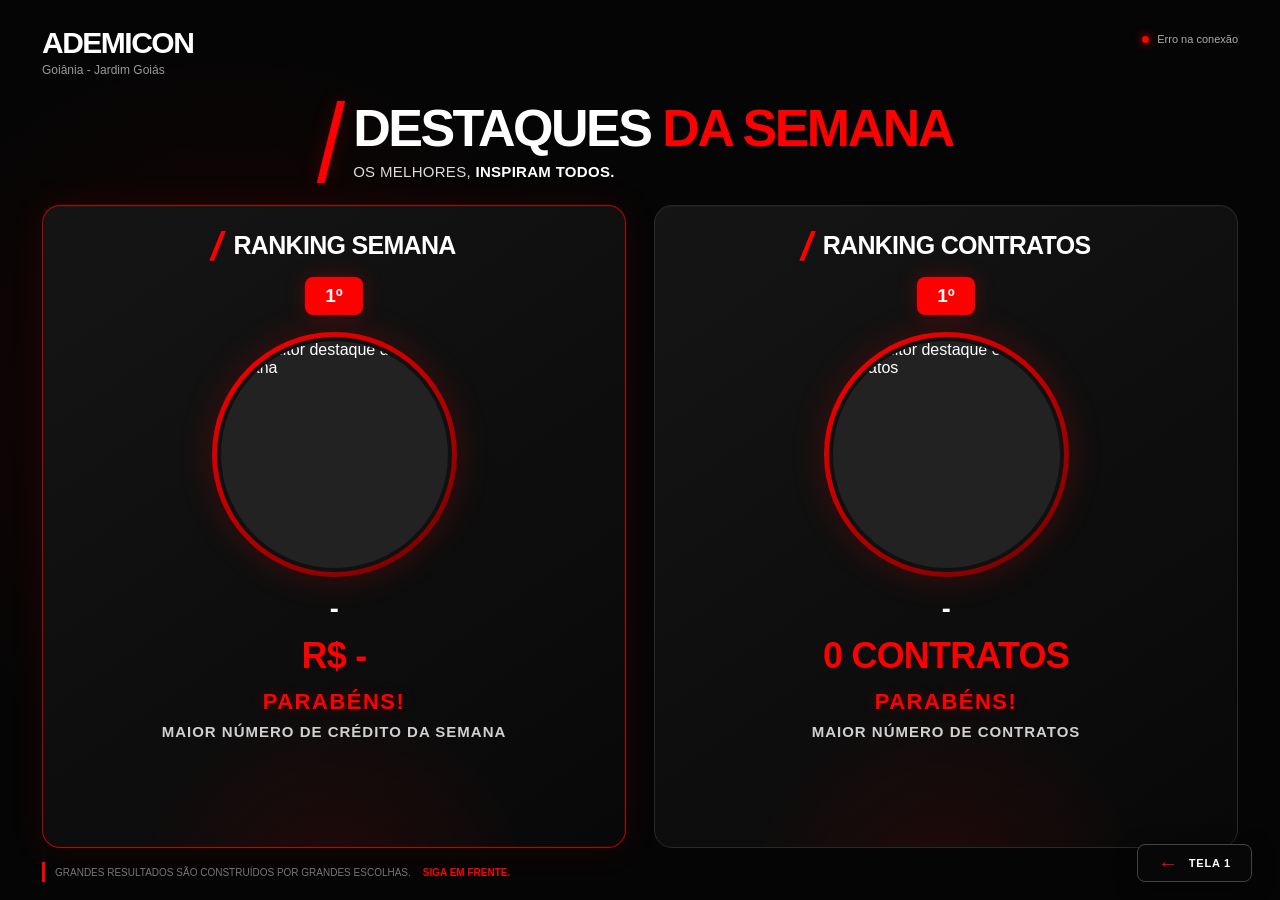
==== tela2.html @ 80cef385 "Add files via upload" ====
<!DOCTYPE html>
<html lang="pt-BR">

<head>

    <meta charset="UTF-8">

    <meta
        name="viewport"
        content="width=device-width, initial-scale=1.0"
    >

    <title>
        Ademicon | Destaques da Semana
    </title>

    <link
        rel="stylesheet"
        href="tela2.css"
    >

</head>


<body>

    <main class="screen">


        <!-- =====================================================
             HEADER
             ===================================================== -->

        <header class="header">

            <div class="brand">

                <div class="brand-mark">
                    ADEMICON
                </div>

                <div class="location">
                    Goiânia - Jardim Goiás
                </div>

            </div>


            <div class="status">

                <span class="status-dot"></span>

                <span id="status">
                    Conectando...
                </span>

            </div>

        </header>



        <!-- =====================================================
             TÍTULO
             ===================================================== -->

        <section class="title-section">

            <div class="title-line"></div>

            <div class="title-content">

                <h1>
                    DESTAQUES
                    <span>DA SEMANA</span>
                </h1>

                <p>
                    OS MELHORES,
                    <strong>INSPIRAM TODOS.</strong>
                </p>

            </div>

        </section>



        <!-- =====================================================
             DESTAQUES
             ===================================================== -->

        <section class="highlights">


            <!-- =================================================
                 RANKING SEMANA
                 ================================================= -->

            <article class="highlight-card semana">


                <div class="card-header">

                    <span class="slash">
                        /
                    </span>

                    <h2>
                        RANKING SEMANA
                    </h2>

                </div>


                <div class="position">
                    1º
                </div>


                <div class="photo-wrapper">

                    <img
                        id="fotoSemana"
                        src=""
                        alt="Consultor destaque da semana"
                    >

                </div>


                <h3 id="nomeSemana">
                    -
                </h3>


                <div
                    id="creditoSemana"
                    class="main-value"
                >
                    R$ -
                </div>


                <div class="congratulations">
                    PARABÉNS!
                </div>


                <div class="description">
                    MAIOR NÚMERO DE CRÉDITO DA SEMANA
                </div>


            </article>



            <!-- =================================================
                 RANKING CONTRATOS
                 ================================================= -->

            <article class="highlight-card contratos">


                <div class="card-header">

                    <span class="slash">
                        /
                    </span>

                    <h2>
                        RANKING CONTRATOS
                    </h2>

                </div>


                <div class="position">
                    1º
                </div>


                <div class="photo-wrapper">

                    <img
                        id="fotoContratos"
                        src=""
                        alt="Consultor destaque em contratos"
                    >

                </div>


                <h3 id="nomeContratos">
                    -
                </h3>


                <div
                    id="quantidadeContratos"
                    class="main-value"
                >
                    0 CONTRATOS
                </div>


                <div class="congratulations">
                    PARABÉNS!
                </div>


                <div class="description">
                    MAIOR NÚMERO DE CONTRATOS
                </div>


            </article>


        </section>


<!-- =====================================================
     FOOTER
     ===================================================== -->

<footer>

    <span>
        GRANDES RESULTADOS SÃO CONSTRUÍDOS
        POR GRANDES ESCOLHAS.
    </span>

    <strong>
        SIGA EM FRENTE.
    </strong>

</footer>


</main>


<!-- =====================================================
     BOTÃO PARA TELA 1
     ===================================================== -->

<a
    href="index.html"
    class="screen-navigation screen-navigation-back"
    aria-label="Voltar para Tela 1"
>

    <b>
        ←
    </b>

    <span>
        TELA 1
    </span>

</a>


<script src="tela2.js"></script>


</body>

</html>
---- tela2.css ----
/* =========================================================
   TELA 2 — ADEMICON
   DESTAQUES DA SEMANA
   ========================================================= */


/* =========================================================
   RESET
   ========================================================= */

* {

    box-sizing: border-box;

    margin: 0;

    padding: 0;

}


html,
body {

    width: 100%;

    height: 100%;

    margin: 0;

    padding: 0;

    overflow: hidden;

}


body {

    background:

        radial-gradient(
            circle at 18% 45%,
            rgba(255, 0, 0, .075),
            transparent 32%
        ),

        #050505;

    color: #fff;

    font-family:
        'Inter',
        Arial,
        sans-serif;

}


/* =========================================================
   TELA
   ========================================================= */

.screen {

    width: 100%;

    height: 100vh;

    max-width: 1600px;

    margin: 0 auto;

    padding:
        28px
        42px
        18px;

    display: flex;

    flex-direction: column;

    position: relative;

}


/* =========================================================
   HEADER
   ========================================================= */

.header {

    display: flex;

    align-items: flex-start;

    justify-content: space-between;

    flex-shrink: 0;

}


.brand-mark {

    font-size: 30px;

    line-height: 1;

    font-weight: 900;

    letter-spacing: -1.5px;

}


.location {

    color: #999;

    font-size: 12px;

    margin-top: 5px;

}


.status {

    display: flex;

    align-items: center;

    gap: 8px;

    color: #aaa;

    font-size: 11px;

    margin-top: 5px;

}


.status-dot {

    width: 7px;

    height: 7px;

    background: #00ff66;

    border-radius: 50%;

    box-shadow:
        0 0 10px #00ff66;

}


/* =========================================================
   TÍTULO
   ========================================================= */

.title-section {

    display: flex;

    align-items: center;

    justify-content: center;

    gap: 18px;

    margin-top: 24px;

    flex-shrink: 0;

}


.title-line {

    width: 8px;

    height: 82px;

    background: #ff0000;

    transform: skewX(-14deg);

    box-shadow:
        0 0 18px
        rgba(255, 0, 0, .25);

}


.title-section h1 {

    font-size: 52px;

    line-height: .95;

    font-weight: 900;

    letter-spacing: -2.5px;

}


.title-section h1 span {

    color: #ff0000;

}


.title-section p {

    margin-top: 10px;

    color: #ddd;

    font-size: 15px;

    letter-spacing: .3px;

}


.title-section p strong {

    color: #fff;

    font-weight: 800;

}


/* =========================================================
   HIGHLIGHTS
   ========================================================= */

.highlights {

    flex: 1;

    min-height: 0;

    display: grid;

    grid-template-columns:
        repeat(2, 1fr);

    gap: 28px;

    align-items: stretch;

    margin-top: 22px;

}


/* =========================================================
   CARD
   ========================================================= */

.highlight-card {

    position: relative;

    min-height: 0;

    background:

        linear-gradient(
            145deg,
            #151515,
            #080808
        );

    border:
        1px solid
        #292929;

    border-radius: 18px;

    display: flex;

    flex-direction: column;

    align-items: center;

    justify-content: flex-start;

    padding:
        25px
        35px
        30px;

    overflow: hidden;

    box-shadow:
        inset 0 1px 0
        rgba(255,255,255,.025);

}


.highlight-card.semana {

    border-color:
        rgba(255, 0, 0, .70);

    box-shadow:

        0 0 35px
        rgba(255, 0, 0, .10),

        inset 0 1px 0
        rgba(255,255,255,.025);

}


.highlight-card::after {

    content: "";

    position: absolute;

    width: 420px;

    height: 420px;

    border-radius: 50%;

    background:

        radial-gradient(
            circle,
            rgba(255, 0, 0, .10),
            transparent 68%
        );

    bottom: -260px;

    left: 50%;

    transform:
        translateX(-50%);

    pointer-events: none;

}


/* =========================================================
   CABEÇALHO DO CARD
   ========================================================= */

.card-header {

    width: 100%;

    display: flex;

    align-items: center;

    justify-content: center;

    gap: 10px;

    flex-shrink: 0;

}


.slash {

    color: #ff0000;

    font-size: 40px;

    font-weight: 900;

    line-height: .7;

    transform:
        skewX(-12deg);

}


.card-header h2 {

    font-size: 25px;

    font-weight: 900;

    letter-spacing: -.7px;

}


/* =========================================================
   POSIÇÃO
   ========================================================= */

.position {

    display: flex;

    align-items: center;

    justify-content: center;

    margin-top: 17px;

    padding:
        8px
        20px;

    background: #ff0000;

    border-radius: 8px;

    font-size: 19px;

    font-weight: 900;

    box-shadow:
        0 0 20px
        rgba(255,0,0,.25);

    z-index: 2;

}


/* =========================================================
   FOTO
   ========================================================= */

.photo-wrapper {

    width: 245px;

    height: 245px;

    margin-top: 17px;

    border-radius: 50%;

    padding: 5px;

    background:

        linear-gradient(
            145deg,
            #ff0000,
            #700000
        );

    box-shadow:

        0 0 35px
        rgba(255,0,0,.20);

    flex-shrink: 0;

    z-index: 2;

}


.photo-wrapper img {

    width: 100%;

    height: 100%;

    display: block;

    object-fit: cover;

    object-position: center;

    border-radius: 50%;

    background: #222;

    border:
        4px solid
        #101010;

}


/* =========================================================
   NOME
   ========================================================= */

.highlight-card h3 {

    max-width: 90%;

    margin-top: 18px;

    text-align: center;

    font-size: 27px;

    line-height: 1.08;

    font-weight: 900;

    text-transform: uppercase;

    letter-spacing: -.5px;

    z-index: 2;

}


/* =========================================================
   VALOR PRINCIPAL
   ========================================================= */

.main-value {

    margin-top: 14px;

    color: #ff0000;

    font-size: 36px;

    line-height: 1;

    font-weight: 900;

    text-align: center;

    letter-spacing: -.8px;

    z-index: 2;

}


/* =========================================================
   PARABÉNS
   ========================================================= */

.congratulations {

    margin-top: 17px;

    color: #ff0000;

    font-size: 22px;

    line-height: 1;

    font-weight: 900;

    letter-spacing: 1.5px;

    text-align: center;

    text-transform: uppercase;

    text-shadow:
        0 0 14px
        rgba(255,0,0,.25);

    z-index: 2;

}


/* =========================================================
   DESCRIÇÃO
   ========================================================= */

.description {

    margin-top: 10px;

    color: #d0d0d0;

    font-size: 15px;

    line-height: 1.2;

    font-weight: 800;

    letter-spacing: 1px;

    text-align: center;

    text-transform: uppercase;

    z-index: 2;

}


/* =========================================================
   FOOTER
   ========================================================= */

footer {

    flex-shrink: 0;

    display: flex;

    align-items: center;

    gap: 12px;

    margin-top: 14px;

    padding-left: 10px;

    border-left:
        3px solid
        #ff0000;

    color: #777;

    font-size: 10px;

    min-height: 20px;

}


footer strong {

    color: #ff0000;

    font-weight: 900;

}


/* =========================================================
   NAVEGAÇÃO ENTRE TELAS
   ========================================================= */

.screen-navigation {

    position: fixed;

    right: 26px;

    bottom: 20px;

    z-index: 99999;

    display: flex;

    align-items: center;

    justify-content: center;

    gap: 10px;

    min-width: 105px;

    padding:
        10px
        16px;

    color: #fff;

    background:
        rgba(
            8,
            8,
            8,
            .92
        );

    border:
        1px solid
        #333;

    border-radius: 8px;

    text-decoration: none;

    font-size: 10px;

    font-weight: 900;

    letter-spacing: .8px;

    backdrop-filter:
        blur(10px);

    -webkit-backdrop-filter:
        blur(10px);

    box-shadow:
        0 5px 20px
        rgba(
            0,
            0,
            0,
            .45
        );

    transition:
        all .2s ease;

}


.screen-navigation b {

    color: #ff0000;

    font-size: 18px;

    line-height: 1;

}


.screen-navigation:hover {

    border-color:
        #ff0000;

    background:
        rgba(
            255,
            0,
            0,
            .10
        );

    box-shadow:
        0 0 20px
        rgba(
            255,
            0,
            0,
            .20
        );

    transform:
        translateY(-2px);

}


/* =========================================================
   RESPONSIVO
   ========================================================= */

@media (max-width: 1200px) {

    .screen {

        padding:
            22px
            30px
            14px;

    }


    .title-section h1 {

        font-size: 44px;

    }


    .photo-wrapper {

        width: 205px;

        height: 205px;

    }


    .highlight-card h3 {

        font-size: 23px;

    }


    .main-value {

        font-size: 31px;

    }


    .screen-navigation {

        right: 16px;

        bottom: 14px;

    }

}


@media (max-width: 900px) {

    html,
    body {

        overflow: auto;

    }


    .screen {

        height: auto;

        min-height: 100vh;

    }


    .highlights {

        grid-template-columns: 1fr;

    }


    .highlight-card {

        min-height: 600px;

    }

}


@media (max-width: 600px) {

    .screen {

        padding:
            18px;

    }


    .title-section {

        justify-content: flex-start;

    }


    .title-section h1 {

        font-size: 34px;

    }


    .title-line {

        height: 65px;

    }


    .photo-wrapper {

        width: 180px;

        height: 180px;

    }


    .highlight-card h3 {

        font-size: 20px;

    }


    .main-value {

        font-size: 27px;

    }


    .congratulations {

        font-size: 19px;

    }


    .description {

        font-size: 12px;

    }

}

/* =========================================================
   NAVEGAÇÃO ENTRE TELAS
   ========================================================= */

.screen-navigation {

    position: fixed;

    right: 28px;

    bottom: 18px;

    z-index: 99999;

    display: flex;

    align-items: center;

    justify-content: center;

    gap: 10px;

    min-width: 115px;

    height: 38px;

    padding:
        0
        16px;

    color: #fff;

    background:
        rgba(
            8,
            8,
            8,
            .96
        );

    border:
        1px solid
        #444;

    border-radius: 8px;

    text-decoration: none;

    font-size: 11px;

    font-weight: 900;

    letter-spacing: .8px;

    box-shadow:
        0 5px 20px
        rgba(
            0,
            0,
            0,
            .55
        );

    transition:
        all .2s ease;

}


.screen-navigation b {

    color: #ff0000;

    font-size: 20px;

    line-height: 1;

}


.screen-navigation:hover {

    color: #fff;

    border-color:
        #ff0000;

    background:
        rgba(
            255,
            0,
            0,
            .12
        );

    box-shadow:
        0 0 20px
        rgba(
            255,
            0,
            0,
            .25
        );

    transform:
        translateY(-2px);

}


.screen-navigation-back {

    right: 28px;

    bottom: 18px;

}
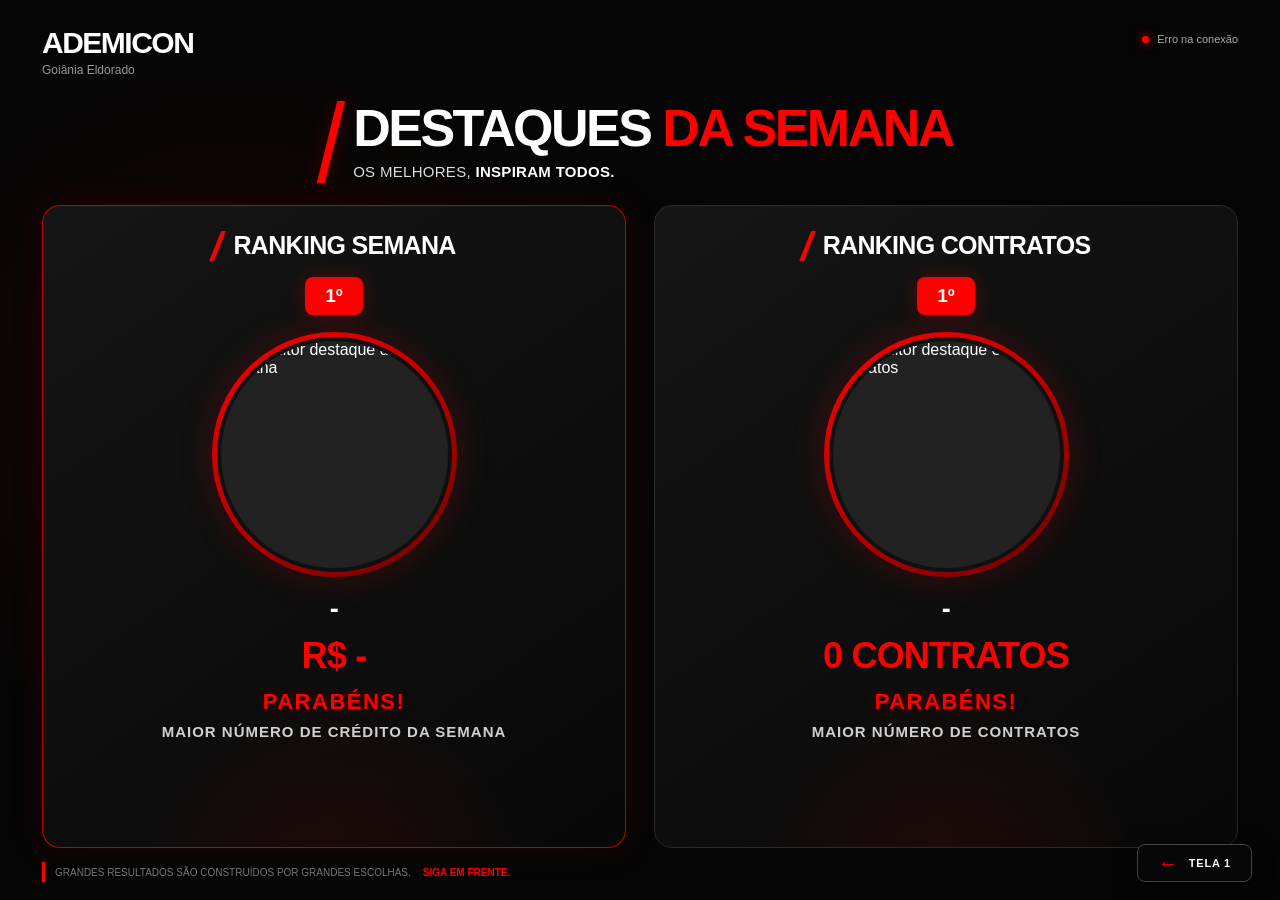
==== commit bba38245: "Update tela2.html" ====
--- a/tela2.html
+++ b/tela2.html
@@ -40,7 +40,7 @@
                 </div>
 
                 <div class="location">
-                    Goiânia - Jardim Goiás
+                    Goiânia Eldorado
                 </div>
 
             </div>
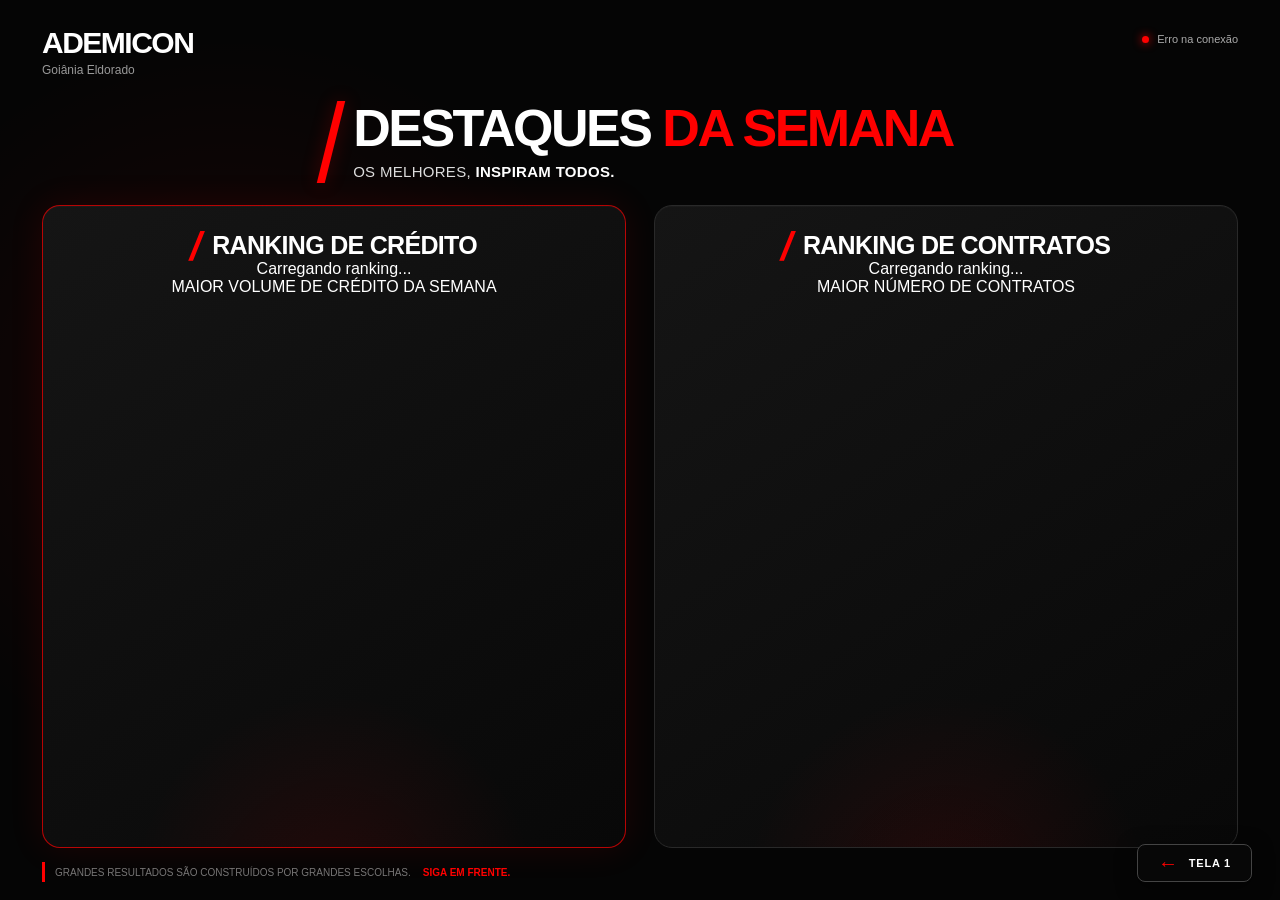
==== commit dfd94dca: "Update tela2.html" ====
--- a/tela2.html
+++ b/tela2.html
@@ -2,67 +2,31 @@
 <html lang="pt-BR">
 
 <head>
+    <meta charset="UTF-8">
+    <meta name="viewport" content="width=device-width, initial-scale=1.0">
 
-    <meta charset="UTF-8">
+    <title>Ademicon | Destaques da Semana</title>
 
-    <meta
-        name="viewport"
-        content="width=device-width, initial-scale=1.0"
-    >
-
-    <title>
-        Ademicon | Destaques da Semana
-    </title>
-
-    <link
-        rel="stylesheet"
-        href="tela2.css"
-    >
-
+    <link rel="stylesheet" href="tela2.css">
 </head>
-
 
 <body>
 
     <main class="screen">
 
-
-        <!-- =====================================================
-             HEADER
-             ===================================================== -->
-
         <header class="header">
 
             <div class="brand">
-
-                <div class="brand-mark">
-                    ADEMICON
-                </div>
-
-                <div class="location">
-                    Goiânia Eldorado
-                </div>
-
+                <div class="brand-mark">ADEMICON</div>
+                <div class="location">Goiânia Eldorado</div>
             </div>
 
-
             <div class="status">
-
                 <span class="status-dot"></span>
-
-                <span id="status">
-                    Conectando...
-                </span>
-
+                <span id="status">Conectando...</span>
             </div>
 
         </header>
-
-
-
-        <!-- =====================================================
-             TÍTULO
-             ===================================================== -->
 
         <section class="title-section">
 
@@ -84,188 +48,85 @@
 
         </section>
 
-
-
-        <!-- =====================================================
-             DESTAQUES
-             ===================================================== -->
-
         <section class="highlights">
 
-
-            <!-- =================================================
-                 RANKING SEMANA
-                 ================================================= -->
+            <!-- RANKING DE CRÉDITO -->
 
             <article class="highlight-card semana">
 
+                <div class="card-header">
+                    <span class="slash">/</span>
+                    <h2>RANKING DE CRÉDITO</h2>
+                </div>
 
-                <div class="card-header">
+                <div
+                    id="listaSemana"
+                    class="podium-list"
+                >
 
-                    <span class="slash">
-                        /
-                    </span>
-
-                    <h2>
-                        RANKING SEMANA
-                    </h2>
+                    <div class="loading">
+                        Carregando ranking...
+                    </div>
 
                 </div>
 
-
-                <div class="position">
-                    1º
+                <div class="card-description">
+                    MAIOR VOLUME DE CRÉDITO DA SEMANA
                 </div>
 
+            </article>
 
-                <div class="photo-wrapper">
+            <!-- RANKING DE CONTRATOS -->
 
-                    <img
-                        id="fotoSemana"
-                        src=""
-                        alt="Consultor destaque da semana"
-                    >
+            <article class="highlight-card contratos">
+
+                <div class="card-header">
+                    <span class="slash">/</span>
+                    <h2>RANKING DE CONTRATOS</h2>
+                </div>
+
+                <div
+                    id="listaContratos"
+                    class="podium-list"
+                >
+
+                    <div class="loading">
+                        Carregando ranking...
+                    </div>
 
                 </div>
 
-
-                <h3 id="nomeSemana">
-                    -
-                </h3>
-
-
-                <div
-                    id="creditoSemana"
-                    class="main-value"
-                >
-                    R$ -
+                <div class="card-description">
+                    MAIOR NÚMERO DE CONTRATOS
                 </div>
-
-
-                <div class="congratulations">
-                    PARABÉNS!
-                </div>
-
-
-                <div class="description">
-                    MAIOR NÚMERO DE CRÉDITO DA SEMANA
-                </div>
-
 
             </article>
 
-
-
-            <!-- =================================================
-                 RANKING CONTRATOS
-                 ================================================= -->
-
-            <article class="highlight-card contratos">
-
-
-                <div class="card-header">
-
-                    <span class="slash">
-                        /
-                    </span>
-
-                    <h2>
-                        RANKING CONTRATOS
-                    </h2>
-
-                </div>
-
-
-                <div class="position">
-                    1º
-                </div>
-
-
-                <div class="photo-wrapper">
-
-                    <img
-                        id="fotoContratos"
-                        src=""
-                        alt="Consultor destaque em contratos"
-                    >
-
-                </div>
-
-
-                <h3 id="nomeContratos">
-                    -
-                </h3>
-
-
-                <div
-                    id="quantidadeContratos"
-                    class="main-value"
-                >
-                    0 CONTRATOS
-                </div>
-
-
-                <div class="congratulations">
-                    PARABÉNS!
-                </div>
-
-
-                <div class="description">
-                    MAIOR NÚMERO DE CONTRATOS
-                </div>
-
-
-            </article>
-
-
         </section>
 
+        <footer>
 
-<!-- =====================================================
-     FOOTER
-     ===================================================== -->
+            <span>
+                GRANDES RESULTADOS SÃO CONSTRUÍDOS
+                POR GRANDES ESCOLHAS.
+            </span>
 
-<footer>
+            <strong>SIGA EM FRENTE.</strong>
 
-    <span>
-        GRANDES RESULTADOS SÃO CONSTRUÍDOS
-        POR GRANDES ESCOLHAS.
-    </span>
+        </footer>
 
-    <strong>
-        SIGA EM FRENTE.
-    </strong>
+    </main>
 
-</footer>
+    <a
+        href="index.html"
+        class="screen-navigation screen-navigation-back"
+        aria-label="Voltar para Tela 1"
+    >
+        <b>←</b>
+        <span>TELA 1</span>
+    </a>
 
-
-</main>
-
-
-<!-- =====================================================
-     BOTÃO PARA TELA 1
-     ===================================================== -->
-
-<a
-    href="index.html"
-    class="screen-navigation screen-navigation-back"
-    aria-label="Voltar para Tela 1"
->
-
-    <b>
-        ←
-    </b>
-
-    <span>
-        TELA 1
-    </span>
-
-</a>
-
-
-<script src="tela2.js"></script>
-
+    <script src="tela2.js"></script>
 
 </body>
-
 </html>
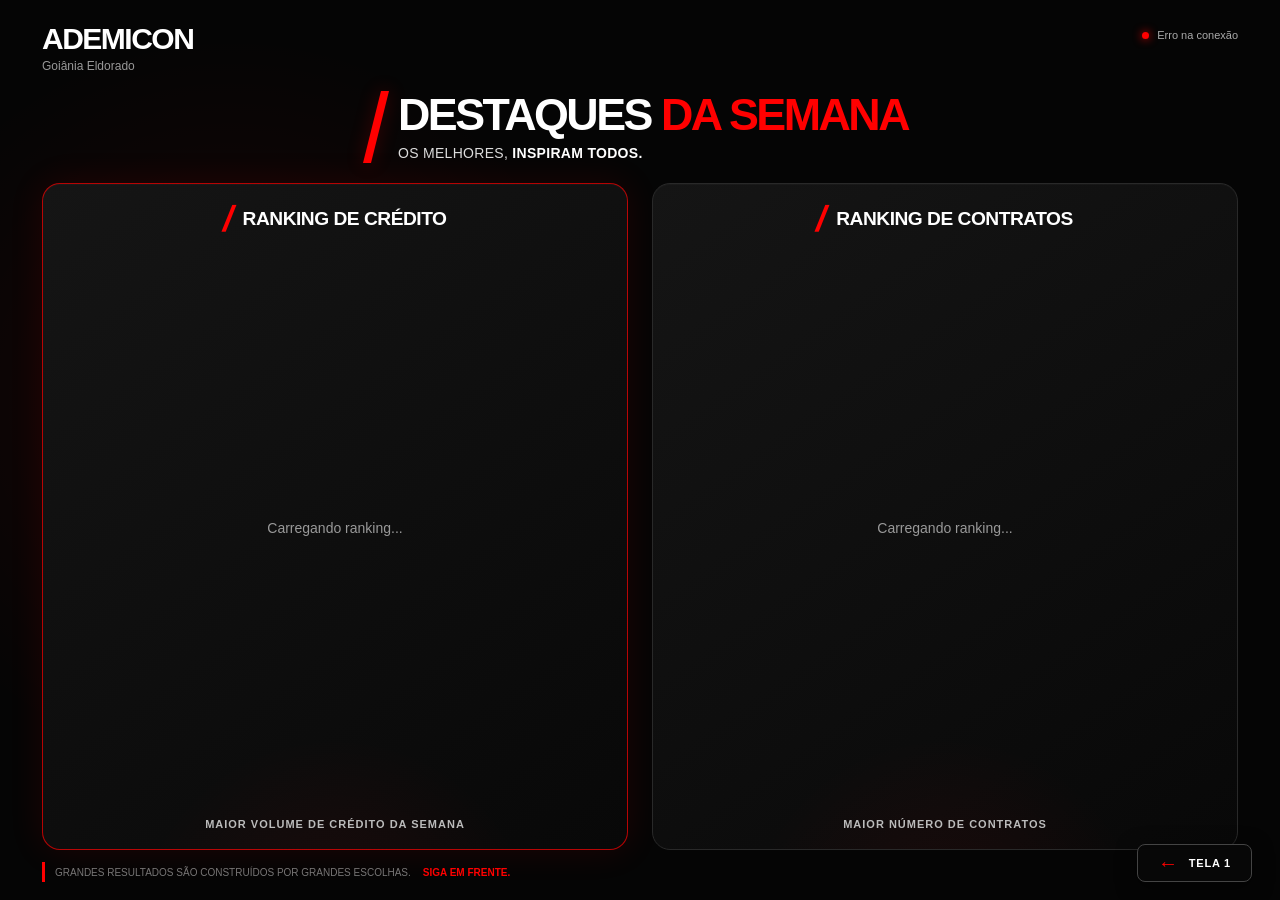
==== commit 86dfe94a: "Update tela2.html" ====
--- a/tela2.html
+++ b/tela2.html
@@ -7,7 +7,7 @@
 
     <title>Ademicon | Destaques da Semana</title>
 
-    <link rel="stylesheet" href="tela2.css">
+    <link rel="stylesheet" href="tela2.css?v=3">
 </head>
 
 <body>
--- a/tela2.css
+++ b/tela2.css
@@ -1,463 +1,440 @@
-/* =========================================================
-   TELA 2 — ADEMICON
-   DESTAQUES DA SEMANA
-   ========================================================= */
-
-
-/* =========================================================
-   RESET
+
+/* =========================================================
+   ADEMICON — TELA 02
+   RANKING TOP 3 — CRÉDITO E CONTRATOS
    ========================================================= */
 
 * {
-
     box-sizing: border-box;
-
     margin: 0;
-
     padding: 0;
-
-}
-
+}
 
 html,
 body {
-
     width: 100%;
-
-    height: 100%;
-
-    margin: 0;
-
-    padding: 0;
-
-    overflow: hidden;
-
-}
-
+    min-height: 100%;
+}
 
 body {
+    min-height: 100vh;
 
     background:
-
         radial-gradient(
             circle at 18% 45%,
             rgba(255, 0, 0, .075),
             transparent 32%
         ),
-
         #050505;
 
     color: #fff;
-
-    font-family:
-        'Inter',
-        Arial,
-        sans-serif;
-
-}
-
-
-/* =========================================================
-   TELA
+    font-family: Inter, Arial, sans-serif;
+}
+
+/* =========================================================
+   TELA PRINCIPAL
    ========================================================= */
 
 .screen {
-
     width: 100%;
-
-    height: 100vh;
-
-    max-width: 1600px;
+    max-width: 1800px;
+    min-height: 100vh;
 
     margin: 0 auto;
-
-    padding:
-        28px
-        42px
-        18px;
-
-    display: flex;
-
+    padding: 24px 42px 18px;
+
+    display: flex;
     flex-direction: column;
-
+}
+
+/* =========================================================
+   CABEÇALHO
+   ========================================================= */
+
+.header {
+    display: flex;
+    align-items: flex-start;
+    justify-content: space-between;
+    flex-shrink: 0;
+}
+
+.brand-mark {
+    font-size: 30px;
+    line-height: 1;
+    font-weight: 900;
+    letter-spacing: -1.5px;
+}
+
+.location {
+    color: #999;
+    font-size: 12px;
+    margin-top: 5px;
+}
+
+.status {
+    display: flex;
+    align-items: center;
+    gap: 8px;
+
+    color: #aaa;
+    font-size: 11px;
+    margin-top: 5px;
+}
+
+.status-dot {
+    width: 7px;
+    height: 7px;
+
+    background: #00ff66;
+    border-radius: 50%;
+
+    box-shadow: 0 0 10px #00ff66;
+}
+
+/* =========================================================
+   TÍTULO PRINCIPAL
+   ========================================================= */
+
+.title-section {
+    display: flex;
+    align-items: center;
+    justify-content: center;
+    gap: 18px;
+
+    margin-top: 18px;
+    flex-shrink: 0;
+}
+
+.title-line {
+    width: 8px;
+    height: 72px;
+
+    background: #ff0000;
+
+    transform: skewX(-14deg);
+
+    box-shadow: 0 0 18px rgba(255, 0, 0, .25);
+}
+
+.title-section h1 {
+    font-size: clamp(34px, 3.5vw, 52px);
+    line-height: .95;
+    font-weight: 900;
+    letter-spacing: -2.5px;
+}
+
+.title-section h1 span {
+    color: #ff0000;
+}
+
+.title-section p {
+    margin-top: 9px;
+
+    color: #ddd;
+    font-size: 14px;
+    letter-spacing: .3px;
+}
+
+.title-section p strong {
+    color: #fff;
+    font-weight: 800;
+}
+
+/* =========================================================
+   PAINÉIS DOS RANKINGS
+   ========================================================= */
+
+.highlights {
+    flex: 1;
+    min-height: 0;
+
+    display: grid;
+
+    grid-template-columns:
+        repeat(2, minmax(0, 1fr));
+
+    gap: 24px;
+    margin-top: 20px;
+}
+
+.highlight-card {
     position: relative;
 
-}
-
-
-/* =========================================================
-   HEADER
-   ========================================================= */
-
-.header {
-
-    display: flex;
-
-    align-items: flex-start;
-
-    justify-content: space-between;
-
-    flex-shrink: 0;
-
-}
-
-
-.brand-mark {
-
-    font-size: 30px;
-
-    line-height: 1;
-
-    font-weight: 900;
-
-    letter-spacing: -1.5px;
-
-}
-
-
-.location {
-
-    color: #999;
-
-    font-size: 12px;
-
-    margin-top: 5px;
-
-}
-
-
-.status {
-
-    display: flex;
-
-    align-items: center;
-
-    gap: 8px;
-
-    color: #aaa;
-
-    font-size: 11px;
-
-    margin-top: 5px;
-
-}
-
-
-.status-dot {
-
-    width: 7px;
-
-    height: 7px;
-
-    background: #00ff66;
-
-    border-radius: 50%;
-
-    box-shadow:
-        0 0 10px #00ff66;
-
-}
-
-
-/* =========================================================
-   TÍTULO
-   ========================================================= */
-
-.title-section {
-
-    display: flex;
-
-    align-items: center;
-
-    justify-content: center;
-
-    gap: 18px;
-
-    margin-top: 24px;
-
-    flex-shrink: 0;
-
-}
-
-
-.title-line {
-
-    width: 8px;
-
-    height: 82px;
-
-    background: #ff0000;
-
-    transform: skewX(-14deg);
-
-    box-shadow:
-        0 0 18px
-        rgba(255, 0, 0, .25);
-
-}
-
-
-.title-section h1 {
-
-    font-size: 52px;
-
-    line-height: .95;
-
-    font-weight: 900;
-
-    letter-spacing: -2.5px;
-
-}
-
-
-.title-section h1 span {
-
-    color: #ff0000;
-
-}
-
-
-.title-section p {
-
-    margin-top: 10px;
-
-    color: #ddd;
-
-    font-size: 15px;
-
-    letter-spacing: .3px;
-
-}
-
-
-.title-section p strong {
-
-    color: #fff;
-
-    font-weight: 800;
-
-}
-
-
-/* =========================================================
-   HIGHLIGHTS
-   ========================================================= */
-
-.highlights {
-
-    flex: 1;
-
-    min-height: 0;
-
-    display: grid;
-
-    grid-template-columns:
-        repeat(2, 1fr);
-
-    gap: 28px;
-
-    align-items: stretch;
-
-    margin-top: 22px;
-
-}
-
-
-/* =========================================================
-   CARD
-   ========================================================= */
-
-.highlight-card {
-
-    position: relative;
-
-    min-height: 0;
+    min-width: 0;
+
+    display: flex;
+    flex-direction: column;
+
+    padding: 22px 20px 18px;
 
     background:
-
         linear-gradient(
             145deg,
             #151515,
             #080808
         );
 
-    border:
-        1px solid
-        #292929;
-
+    border: 1px solid #292929;
     border-radius: 18px;
 
-    display: flex;
-
-    flex-direction: column;
-
-    align-items: center;
-
-    justify-content: flex-start;
-
-    padding:
-        25px
-        35px
-        30px;
-
     overflow: hidden;
 
     box-shadow:
-        inset 0 1px 0
-        rgba(255,255,255,.025);
-
-}
-
+        inset 0 1px 0 rgba(255,255,255,.025);
+}
 
 .highlight-card.semana {
-
-    border-color:
-        rgba(255, 0, 0, .70);
+    border-color: rgba(255, 0, 0, .70);
 
     box-shadow:
-
-        0 0 35px
-        rgba(255, 0, 0, .10),
-
-        inset 0 1px 0
-        rgba(255,255,255,.025);
-
-}
-
+        0 0 35px rgba(255, 0, 0, .10),
+        inset 0 1px 0 rgba(255,255,255,.025);
+}
 
 .highlight-card::after {
-
     content: "";
 
     position: absolute;
 
     width: 420px;
-
     height: 420px;
 
     border-radius: 50%;
 
     background:
-
         radial-gradient(
             circle,
-            rgba(255, 0, 0, .10),
+            rgba(255, 0, 0, .08),
             transparent 68%
         );
 
-    bottom: -260px;
-
+    bottom: -300px;
     left: 50%;
 
-    transform:
-        translateX(-50%);
+    transform: translateX(-50%);
 
     pointer-events: none;
-
-}
-
-
-/* =========================================================
-   CABEÇALHO DO CARD
+}
+
+/* =========================================================
+   CABEÇALHO DOS RANKINGS
    ========================================================= */
 
 .card-header {
-
     width: 100%;
 
     display: flex;
-
-    align-items: center;
-
+    align-items: center;
     justify-content: center;
 
+    gap: 9px;
+
+    flex-shrink: 0;
+
+    position: relative;
+    z-index: 2;
+}
+
+.slash {
+    color: #ff0000;
+
+    font-size: 36px;
+    font-weight: 900;
+    line-height: .7;
+
+    transform: skewX(-12deg);
+}
+
+.card-header h2 {
+    font-size: clamp(17px, 1.5vw, 24px);
+    font-weight: 900;
+    letter-spacing: -.5px;
+    text-align: center;
+}
+
+/* =========================================================
+   PÓDIO — ORGANIZAÇÃO DOS TRÊS COLOCADOS
+
+   ESQUERDA: 2º LUGAR
+   CENTRO:   1º LUGAR
+   DIREITA:  3º LUGAR
+   ========================================================= */
+
+.podium-list {
+    flex: 1;
+    min-height: 0;
+
+    display: grid;
+
+    grid-template-columns:
+        minmax(0, 1fr)
+        minmax(0, 1.15fr)
+        minmax(0, 1fr);
+
+    grid-template-areas:
+        "second first third";
+
+    align-items: center;
+    justify-items: stretch;
+
     gap: 10px;
 
-    flex-shrink: 0;
-
-}
-
-
-.slash {
-
-    color: #ff0000;
-
-    font-size: 40px;
-
-    font-weight: 900;
-
-    line-height: .7;
-
-    transform:
-        skewX(-12deg);
-
-}
-
-
-.card-header h2 {
-
-    font-size: 25px;
-
-    font-weight: 900;
-
-    letter-spacing: -.7px;
-
-}
-
-
-/* =========================================================
-   POSIÇÃO
-   ========================================================= */
-
-.position {
-
-    display: flex;
-
-    align-items: center;
-
+    margin-top: 16px;
+
+    position: relative;
+    z-index: 2;
+}
+
+/* =========================================================
+   ESTILO BASE DOS PARTICIPANTES
+   ========================================================= */
+
+.podium-item {
+    min-width: 0;
+
+    display: flex;
+    flex-direction: column;
+
+    align-items: center;
     justify-content: center;
 
-    margin-top: 17px;
-
-    padding:
-        8px
-        20px;
+    text-align: center;
+
+    padding: 12px 5px;
+
+    border-radius: 12px;
+
+    background: rgba(255,255,255,.025);
+
+    border: 1px solid rgba(255,255,255,.06);
+}
+
+/* =========================================================
+   1º LUGAR — CENTRO E MAIS ALTO
+   ========================================================= */
+
+.podium-item.first {
+    grid-area: first;
+
+    position: relative;
+    z-index: 3;
+
+    transform: translateY(-24px);
+
+    min-height: 370px;
+
+    padding: 20px 8px;
+
+    background:
+        linear-gradient(
+            145deg,
+            rgba(255,0,0,.16),
+            rgba(20,8,8,.98)
+        );
+
+    border: 1px solid #ff0000;
+
+    box-shadow:
+        0 0 25px rgba(255,0,0,.20),
+        inset 0 0 20px rgba(255,0,0,.035);
+}
+
+/* =========================================================
+   2º LUGAR — ESQUERDA
+   ========================================================= */
+
+.podium-item.second {
+    grid-area: second;
+
+    position: relative;
+    z-index: 2;
+
+    transform: translateY(15px);
+
+    min-height: 320px;
+
+    background:
+        linear-gradient(
+            145deg,
+            #242424,
+            #101010
+        );
+
+    border: 1px solid #777;
+}
+
+/* =========================================================
+   3º LUGAR — DIREITA
+   ========================================================= */
+
+.podium-item.third {
+    grid-area: third;
+
+    position: relative;
+    z-index: 2;
+
+    transform: translateY(15px);
+
+    min-height: 320px;
+
+    background:
+        linear-gradient(
+            145deg,
+            #241810,
+            #101010
+        );
+
+    border: 1px solid #9a633c;
+}
+
+/* =========================================================
+   MEDALHAS / POSIÇÕES
+   ========================================================= */
+
+.podium-position {
+    display: flex;
+    align-items: center;
+    justify-content: center;
+
+    min-width: 48px;
+    height: 34px;
+
+    padding: 0 10px;
+
+    margin-bottom: 12px;
 
     background: #ff0000;
-
-    border-radius: 8px;
-
-    font-size: 19px;
-
-    font-weight: 900;
-
-    box-shadow:
-        0 0 20px
-        rgba(255,0,0,.25);
-
-    z-index: 2;
-
-}
-
-
-/* =========================================================
-   FOTO
+    color: #fff;
+
+    border-radius: 7px;
+
+    font-size: 16px;
+    font-weight: 900;
+
+    box-shadow: 0 0 18px rgba(255,0,0,.20);
+}
+
+.podium-item.second .podium-position {
+    background: #777;
+}
+
+.podium-item.third .podium-position {
+    background: #9a633c;
+}
+
+/* =========================================================
+   FOTOS
    ========================================================= */
 
 .photo-wrapper {
-
-    width: 245px;
-
-    height: 245px;
-
-    margin-top: 17px;
+    width: 125px;
+    height: 125px;
+
+    padding: 4px;
 
     border-radius: 50%;
 
-    padding: 5px;
-
     background:
-
         linear-gradient(
             145deg,
             #ff0000,
@@ -465,577 +442,458 @@
         );
 
     box-shadow:
-
-        0 0 35px
-        rgba(255,0,0,.20);
+        0 0 25px rgba(255,0,0,.18);
 
     flex-shrink: 0;
-
+}
+
+.podium-item.first .photo-wrapper {
+    width: 165px;
+    height: 165px;
+}
+
+.podium-item.second .photo-wrapper,
+.podium-item.third .photo-wrapper {
+    width: 125px;
+    height: 125px;
+}
+
+.photo-wrapper img {
+    display: block;
+
+    width: 100%;
+    height: 100%;
+
+    object-fit: cover;
+    object-position: center;
+
+    border-radius: 50%;
+    border: 3px solid #101010;
+
+    background: #222;
+}
+
+.photo-placeholder {
+    display: flex;
+    align-items: center;
+    justify-content: center;
+
+    width: 100%;
+    height: 100%;
+
+    border-radius: 50%;
+
+    background: #222;
+    color: #888;
+
+    font-size: 11px;
+    font-weight: 700;
+}
+
+/* =========================================================
+   NOMES
+   ========================================================= */
+
+.podium-name {
+    width: 100%;
+    max-width: 100%;
+
+    min-height: 42px;
+
+    display: flex;
+    align-items: center;
+    justify-content: center;
+
+    margin-top: 12px;
+
+    color: #fff;
+
+    font-size: clamp(11px, 1.05vw, 16px);
+    line-height: 1.15;
+
+    font-weight: 900;
+    text-transform: uppercase;
+
+    overflow-wrap: anywhere;
+}
+
+/* =========================================================
+   RESULTADOS
+   ========================================================= */
+
+.podium-value {
+    width: 100%;
+
+    margin-top: 8px;
+
+    color: #ff0000;
+
+    font-size: clamp(13px, 1.3vw, 20px);
+    line-height: 1.1;
+
+    font-weight: 900;
+    text-align: center;
+
+    overflow-wrap: anywhere;
+}
+
+.podium-item.first .podium-value {
+    font-size: clamp(17px, 1.5vw, 25px);
+}
+
+/* =========================================================
+   PARABÉNS
+   ========================================================= */
+
+.podium-congratulations {
+    margin-top: 8px;
+
+    color: #ff0000;
+
+    font-size: 11px;
+    font-weight: 900;
+    letter-spacing: 1px;
+}
+
+/* =========================================================
+   DESCRIÇÃO DOS PAINÉIS
+   ========================================================= */
+
+.card-description {
+    position: relative;
     z-index: 2;
 
-}
-
-
-.photo-wrapper img {
-
-    width: 100%;
-
-    height: 100%;
-
-    display: block;
-
-    object-fit: cover;
-
-    object-position: center;
-
-    border-radius: 50%;
-
-    background: #222;
-
-    border:
-        4px solid
-        #101010;
-
-}
-
-
-/* =========================================================
-   NOME
-   ========================================================= */
-
-.highlight-card h3 {
-
-    max-width: 90%;
-
-    margin-top: 18px;
+    margin-top: 10px;
+
+    color: #bbb;
+
+    font-size: 11px;
+    line-height: 1.2;
+
+    font-weight: 800;
+    letter-spacing: 1px;
 
     text-align: center;
-
-    font-size: 27px;
-
-    line-height: 1.08;
-
-    font-weight: 900;
-
-    text-transform: uppercase;
-
-    letter-spacing: -.5px;
-
-    z-index: 2;
-
-}
-
-
-/* =========================================================
-   VALOR PRINCIPAL
-   ========================================================= */
-
-.main-value {
-
-    margin-top: 14px;
-
+}
+
+/* =========================================================
+   CARREGAMENTO E RANKING VAZIO
+   ========================================================= */
+
+.loading,
+.empty-ranking {
+    grid-column: 1 / -1;
+
+    display: flex;
+    align-items: center;
+    justify-content: center;
+
+    min-height: 150px;
+
+    color: #999;
+    font-size: 14px;
+    text-align: center;
+}
+
+/* =========================================================
+   RODAPÉ
+   ========================================================= */
+
+footer {
+    flex-shrink: 0;
+
+    display: flex;
+    align-items: center;
+    flex-wrap: wrap;
+
+    gap: 12px;
+
+    margin-top: 12px;
+    padding-left: 10px;
+
+    border-left: 3px solid #ff0000;
+
+    color: #777;
+    font-size: 10px;
+
+    min-height: 20px;
+}
+
+footer strong {
     color: #ff0000;
-
-    font-size: 36px;
-
+    font-weight: 900;
+}
+
+/* =========================================================
+   BOTÃO DE NAVEGAÇÃO
+   ========================================================= */
+
+.screen-navigation {
+    position: fixed;
+
+    right: 28px;
+    bottom: 18px;
+
+    z-index: 99999;
+
+    display: flex;
+    align-items: center;
+    justify-content: center;
+
+    gap: 10px;
+
+    min-width: 115px;
+    height: 38px;
+
+    padding: 0 16px;
+
+    color: #fff;
+
+    background: rgba(8,8,8,.96);
+
+    border: 1px solid #444;
+    border-radius: 8px;
+
+    text-decoration: none;
+
+    font-size: 11px;
+    font-weight: 900;
+    letter-spacing: .8px;
+
+    box-shadow: 0 5px 20px rgba(0,0,0,.55);
+
+    transition: all .2s ease;
+}
+
+.screen-navigation b {
+    color: #ff0000;
+    font-size: 20px;
     line-height: 1;
-
-    font-weight: 900;
-
-    text-align: center;
-
-    letter-spacing: -.8px;
-
-    z-index: 2;
-
-}
-
-
-/* =========================================================
-   PARABÉNS
-   ========================================================= */
-
-.congratulations {
-
-    margin-top: 17px;
-
-    color: #ff0000;
-
-    font-size: 22px;
-
-    line-height: 1;
-
-    font-weight: 900;
-
-    letter-spacing: 1.5px;
-
-    text-align: center;
-
-    text-transform: uppercase;
-
-    text-shadow:
-        0 0 14px
-        rgba(255,0,0,.25);
-
-    z-index: 2;
-
-}
-
-
-/* =========================================================
-   DESCRIÇÃO
-   ========================================================= */
-
-.description {
-
-    margin-top: 10px;
-
-    color: #d0d0d0;
-
-    font-size: 15px;
-
-    line-height: 1.2;
-
-    font-weight: 800;
-
-    letter-spacing: 1px;
-
-    text-align: center;
-
-    text-transform: uppercase;
-
-    z-index: 2;
-
-}
-
-
-/* =========================================================
-   FOOTER
-   ========================================================= */
-
-footer {
-
-    flex-shrink: 0;
-
-    display: flex;
-
-    align-items: center;
-
-    gap: 12px;
-
-    margin-top: 14px;
-
-    padding-left: 10px;
-
-    border-left:
-        3px solid
-        #ff0000;
-
-    color: #777;
-
-    font-size: 10px;
-
-    min-height: 20px;
-
-}
-
-
-footer strong {
-
-    color: #ff0000;
-
-    font-weight: 900;
-
-}
-
-
-/* =========================================================
-   NAVEGAÇÃO ENTRE TELAS
-   ========================================================= */
-
-.screen-navigation {
-
-    position: fixed;
-
-    right: 26px;
-
-    bottom: 20px;
-
-    z-index: 99999;
-
-    display: flex;
-
-    align-items: center;
-
-    justify-content: center;
-
-    gap: 10px;
-
-    min-width: 105px;
-
-    padding:
-        10px
-        16px;
-
-    color: #fff;
-
-    background:
-        rgba(
-            8,
-            8,
-            8,
-            .92
-        );
-
-    border:
-        1px solid
-        #333;
-
-    border-radius: 8px;
-
-    text-decoration: none;
-
-    font-size: 10px;
-
-    font-weight: 900;
-
-    letter-spacing: .8px;
-
-    backdrop-filter:
-        blur(10px);
-
-    -webkit-backdrop-filter:
-        blur(10px);
-
-    box-shadow:
-        0 5px 20px
-        rgba(
-            0,
-            0,
-            0,
-            .45
-        );
-
-    transition:
-        all .2s ease;
-
-}
-
-
-.screen-navigation b {
-
-    color: #ff0000;
-
-    font-size: 18px;
-
-    line-height: 1;
-
-}
-
+}
 
 .screen-navigation:hover {
-
-    border-color:
-        #ff0000;
-
-    background:
-        rgba(
-            255,
-            0,
-            0,
-            .10
-        );
-
-    box-shadow:
-        0 0 20px
-        rgba(
-            255,
-            0,
-            0,
-            .20
-        );
-
-    transform:
-        translateY(-2px);
-
-}
-
-
-/* =========================================================
-   RESPONSIVO
-   ========================================================= */
-
-@media (max-width: 1200px) {
+    border-color: #ff0000;
+
+    background: rgba(255,0,0,.12);
+
+    box-shadow: 0 0 20px rgba(255,0,0,.25);
+
+    transform: translateY(-2px);
+}
+
+/* =========================================================
+   RESPONSIVIDADE — NOTEBOOKS E TELAS MÉDIAS
+   ========================================================= */
+
+@media (max-width: 1100px) {
 
     .screen {
-
-        padding:
-            22px
-            30px
-            14px;
-
-    }
-
+        padding: 20px 24px 16px;
+    }
+
+    .highlights {
+        gap: 14px;
+    }
+
+    .highlight-card {
+        padding: 20px 10px 16px;
+    }
+
+    .podium-list {
+        gap: 6px;
+    }
+
+    .podium-item {
+        padding-left: 3px;
+        padding-right: 3px;
+    }
+
+    .podium-item.first .photo-wrapper {
+        width: 135px;
+        height: 135px;
+    }
+
+    .podium-item.second .photo-wrapper,
+    .podium-item.third .photo-wrapper {
+        width: 105px;
+        height: 105px;
+    }
+
+}
+
+/* =========================================================
+   RESPONSIVIDADE — TABLETS
+   ========================================================= */
+
+@media (max-width: 800px) {
+
+    .screen {
+        min-height: 100vh;
+        height: auto;
+    }
+
+    .highlights {
+        grid-template-columns: 1fr;
+    }
+
+    .highlight-card {
+        min-height: 440px;
+    }
+
+    .podium-item.first {
+        transform: translateY(-15px);
+        min-height: 310px;
+    }
+
+    .podium-item.second,
+    .podium-item.third {
+        transform: translateY(10px);
+        min-height: 270px;
+    }
+
+    .podium-item.first .photo-wrapper {
+        width: 125px;
+        height: 125px;
+    }
+
+    .podium-item.second .photo-wrapper,
+    .podium-item.third .photo-wrapper {
+        width: 100px;
+        height: 100px;
+    }
+
+    .podium-name {
+        font-size: 13px;
+    }
+
+    .podium-value {
+        font-size: 15px;
+    }
+
+}
+
+/* =========================================================
+   RESPONSIVIDADE — CELULARES
+   ========================================================= */
+
+@media (max-width: 520px) {
+
+    .screen {
+        padding: 18px 12px 70px;
+    }
+
+    .brand-mark {
+        font-size: 24px;
+    }
+
+    .location {
+        font-size: 10px;
+    }
+
+    .status {
+        font-size: 9px;
+    }
+
+    .title-section {
+        justify-content: flex-start;
+        gap: 12px;
+        margin-top: 28px;
+    }
 
     .title-section h1 {
-
-        font-size: 44px;
-
-    }
-
-
-    .photo-wrapper {
-
-        width: 205px;
-
-        height: 205px;
-
-    }
-
-
-    .highlight-card h3 {
-
-        font-size: 23px;
-
-    }
-
-
-    .main-value {
-
-        font-size: 31px;
-
-    }
-
+        font-size: 32px;
+        letter-spacing: -1.5px;
+    }
+
+    .title-section p {
+        font-size: 11px;
+    }
+
+    .title-line {
+        height: 60px;
+    }
+
+    .highlight-card {
+        min-height: 370px;
+        padding: 18px 6px 15px;
+    }
+
+    .card-header h2 {
+        font-size: 16px;
+    }
+
+    .podium-list {
+        grid-template-columns:
+            minmax(0, 1fr)
+            minmax(0, 1.15fr)
+            minmax(0, 1fr);
+
+        grid-template-areas:
+            "second first third";
+
+        gap: 3px;
+    }
+
+    .podium-item.first {
+        transform: translateY(-8px);
+        min-height: 250px;
+        padding: 10px 3px;
+    }
+
+    .podium-item.second,
+    .podium-item.third {
+        transform: translateY(5px);
+        min-height: 225px;
+        padding: 8px 3px;
+    }
+
+    .podium-position {
+        min-width: 35px;
+        height: 27px;
+        font-size: 12px;
+        margin-bottom: 8px;
+    }
+
+    .podium-item.first .photo-wrapper {
+        width: 85px;
+        height: 85px;
+    }
+
+    .podium-item.second .photo-wrapper,
+    .podium-item.third .photo-wrapper {
+        width: 65px;
+        height: 65px;
+    }
+
+    .podium-name {
+        font-size: 9px;
+        min-height: 38px;
+    }
+
+    .podium-value {
+        font-size: 11px;
+    }
+
+    .podium-item.first .podium-value {
+        font-size: 13px;
+    }
+
+    .podium-congratulations {
+        font-size: 8px;
+    }
+
+    .card-description {
+        font-size: 9px;
+    }
+
+    footer {
+        font-size: 9px;
+        gap: 6px;
+    }
 
     .screen-navigation {
-
-        right: 16px;
-
-        bottom: 14px;
-
-    }
-
-}
-
-
-@media (max-width: 900px) {
-
-    html,
-    body {
-
-        overflow: auto;
-
-    }
-
-
-    .screen {
-
-        height: auto;
-
-        min-height: 100vh;
-
-    }
-
-
-    .highlights {
-
-        grid-template-columns: 1fr;
-
-    }
-
-
-    .highlight-card {
-
-        min-height: 600px;
-
-    }
-
-}
-
-
-@media (max-width: 600px) {
-
-    .screen {
-
-        padding:
-            18px;
-
-    }
-
-
-    .title-section {
-
-        justify-content: flex-start;
-
-    }
-
-
-    .title-section h1 {
-
-        font-size: 34px;
-
-    }
-
-
-    .title-line {
-
-        height: 65px;
-
-    }
-
-
-    .photo-wrapper {
-
-        width: 180px;
-
-        height: 180px;
-
-    }
-
-
-    .highlight-card h3 {
-
-        font-size: 20px;
-
-    }
-
-
-    .main-value {
-
-        font-size: 27px;
-
-    }
-
-
-    .congratulations {
-
-        font-size: 19px;
-
-    }
-
-
-    .description {
-
-        font-size: 12px;
-
-    }
-
-}
-
-/* =========================================================
-   NAVEGAÇÃO ENTRE TELAS
-   ========================================================= */
-
-.screen-navigation {
-
-    position: fixed;
-
-    right: 28px;
-
-    bottom: 18px;
-
-    z-index: 99999;
-
-    display: flex;
-
-    align-items: center;
-
-    justify-content: center;
-
-    gap: 10px;
-
-    min-width: 115px;
-
-    height: 38px;
-
-    padding:
-        0
-        16px;
-
-    color: #fff;
-
-    background:
-        rgba(
-            8,
-            8,
-            8,
-            .96
-        );
-
-    border:
-        1px solid
-        #444;
-
-    border-radius: 8px;
-
-    text-decoration: none;
-
-    font-size: 11px;
-
-    font-weight: 900;
-
-    letter-spacing: .8px;
-
-    box-shadow:
-        0 5px 20px
-        rgba(
-            0,
-            0,
-            0,
-            .55
-        );
-
-    transition:
-        all .2s ease;
-
-}
-
-
-.screen-navigation b {
-
-    color: #ff0000;
-
-    font-size: 20px;
-
-    line-height: 1;
-
-}
-
-
-.screen-navigation:hover {
-
-    color: #fff;
-
-    border-color:
-        #ff0000;
-
-    background:
-        rgba(
-            255,
-            0,
-            0,
-            .12
-        );
-
-    box-shadow:
-        0 0 20px
-        rgba(
-            255,
-            0,
-            0,
-            .25
-        );
-
-    transform:
-        translateY(-2px);
-
-}
-
-
-.screen-navigation-back {
-
-    right: 28px;
-
-    bottom: 18px;
-
-}
+        right: 12px;
+        bottom: 12px;
+    }
+
+}
